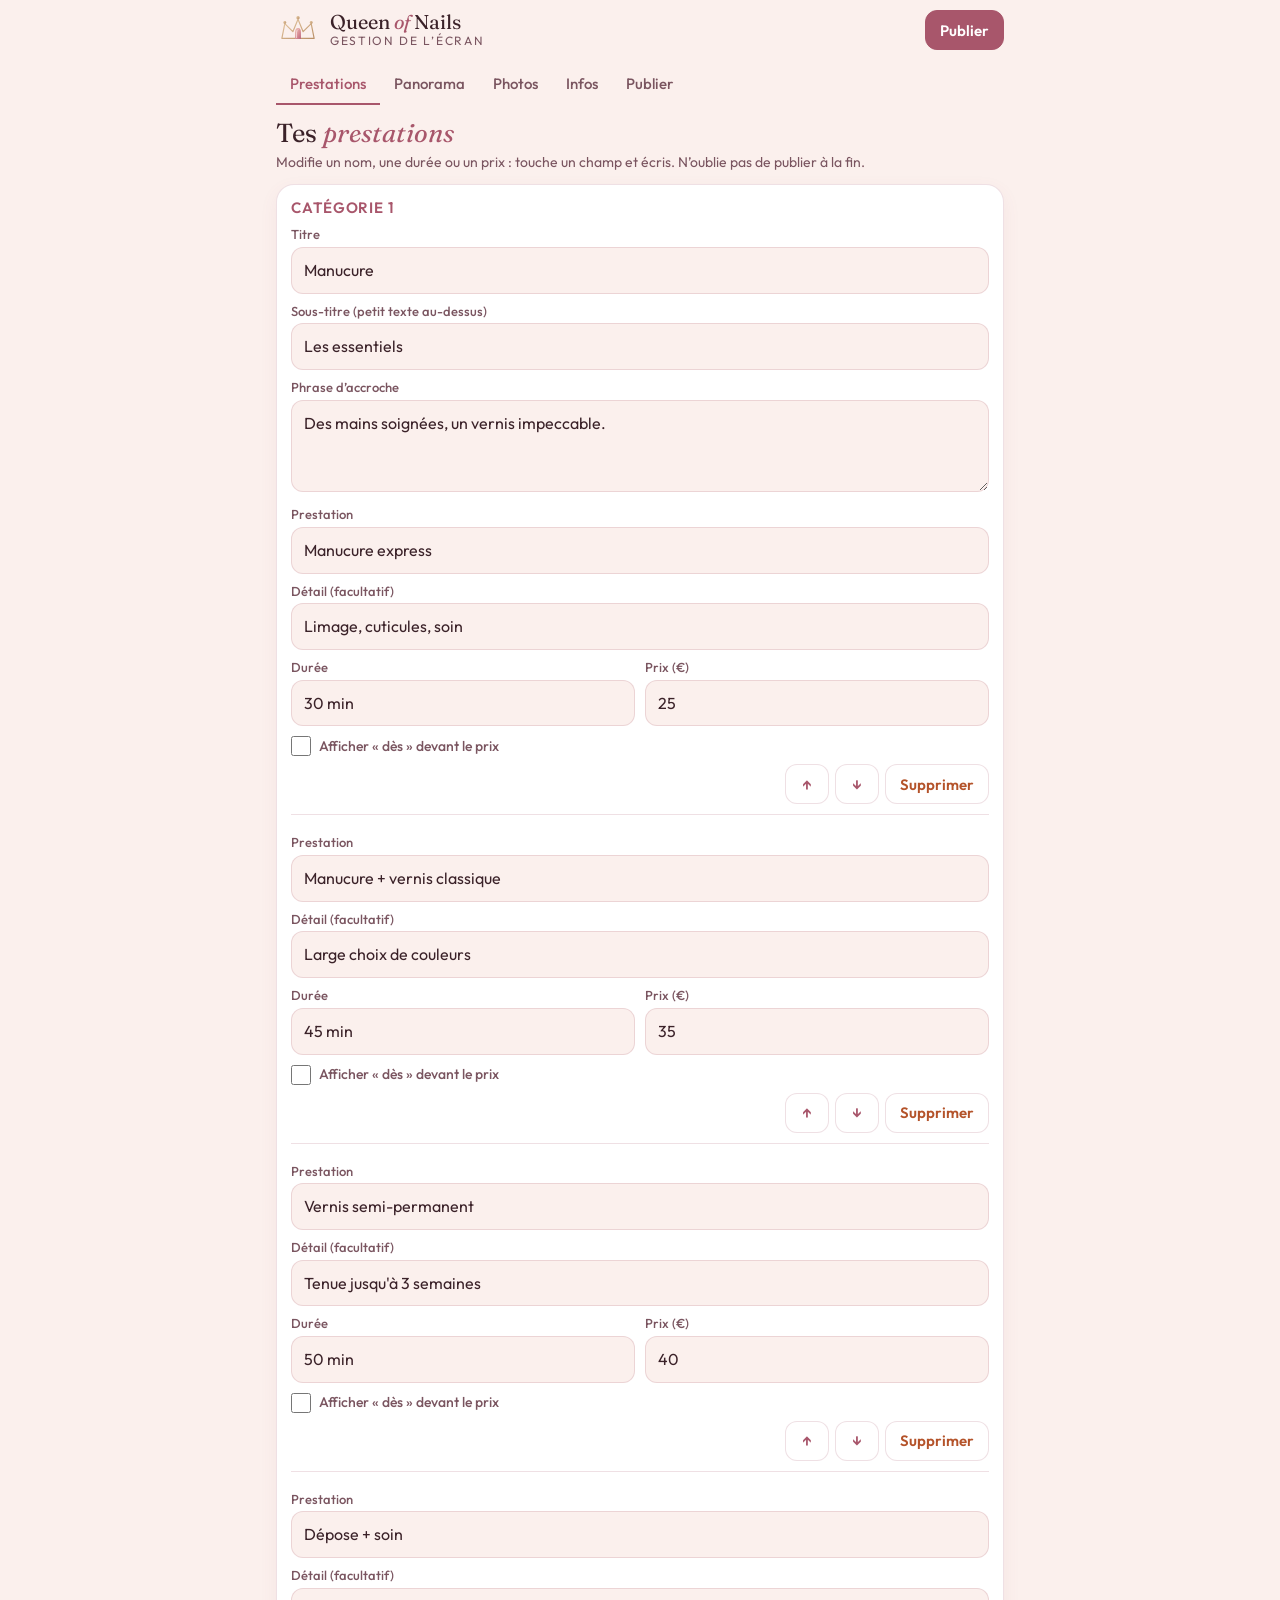
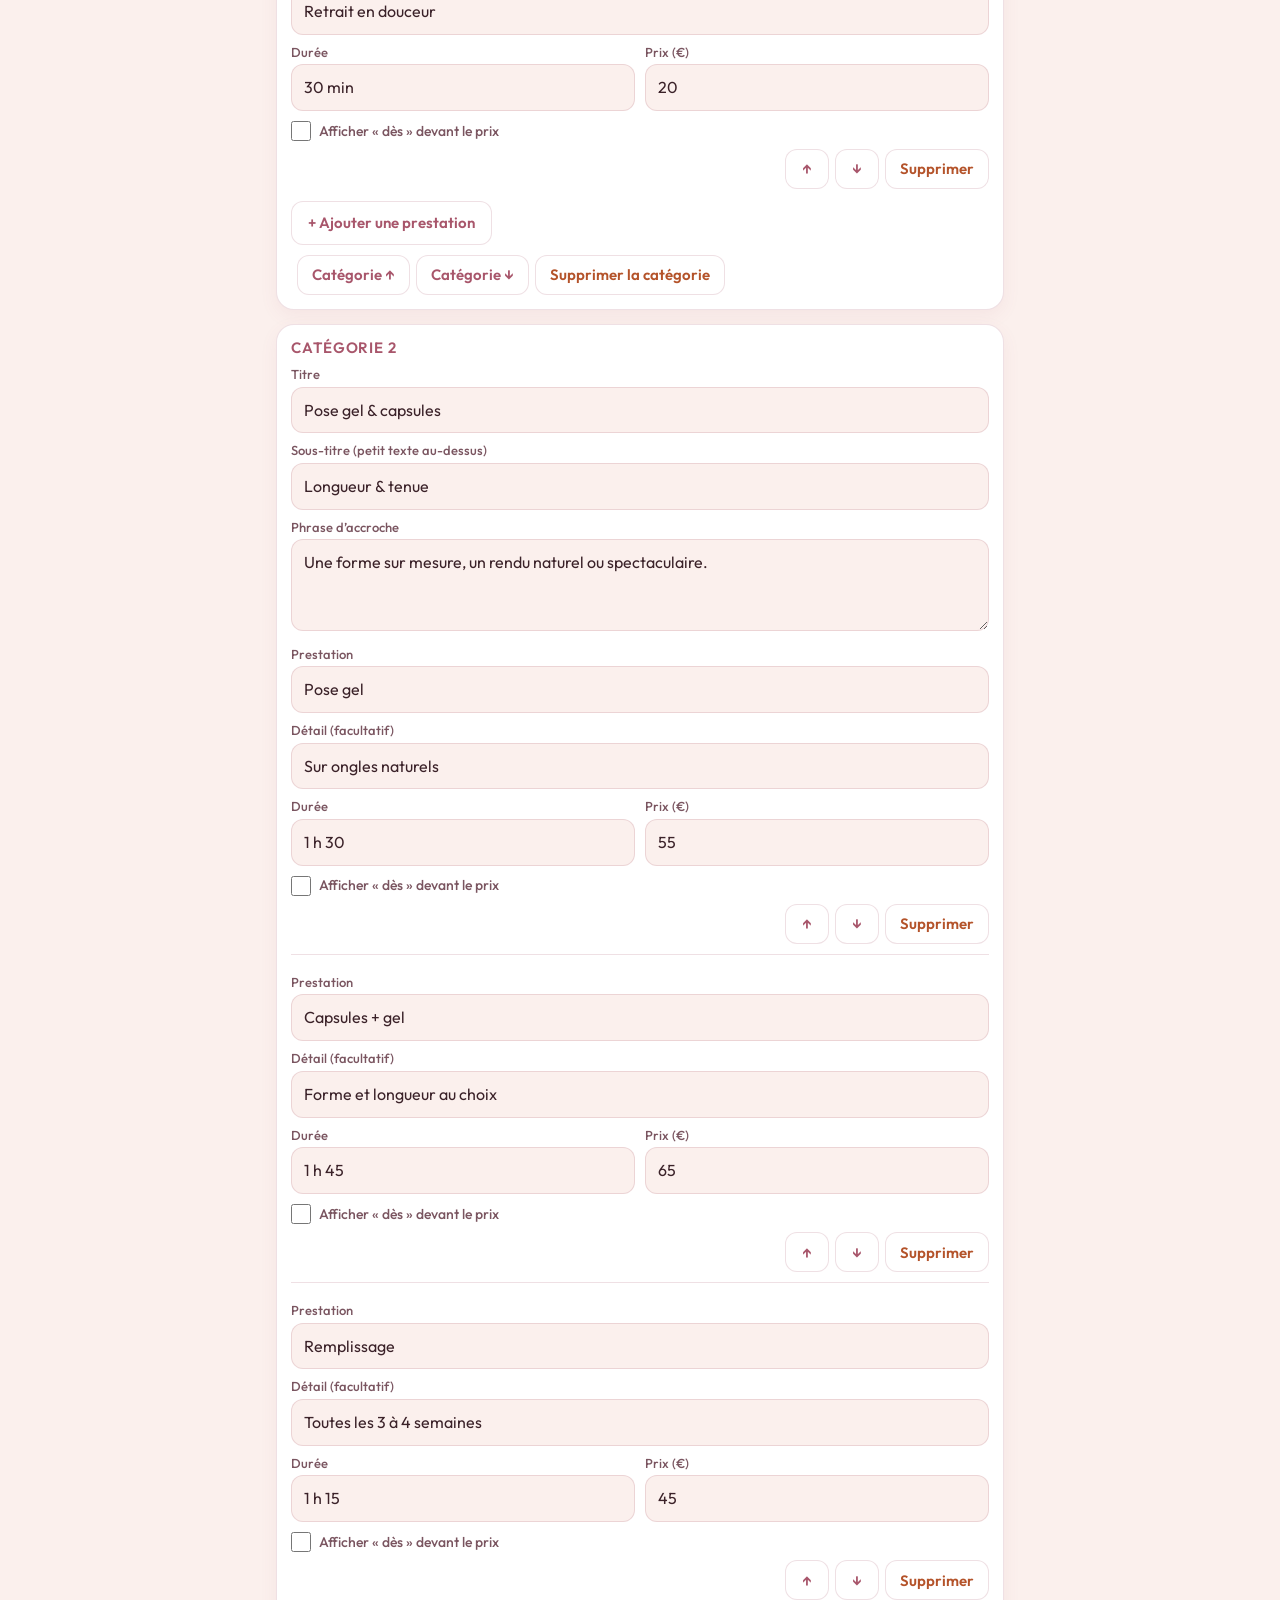
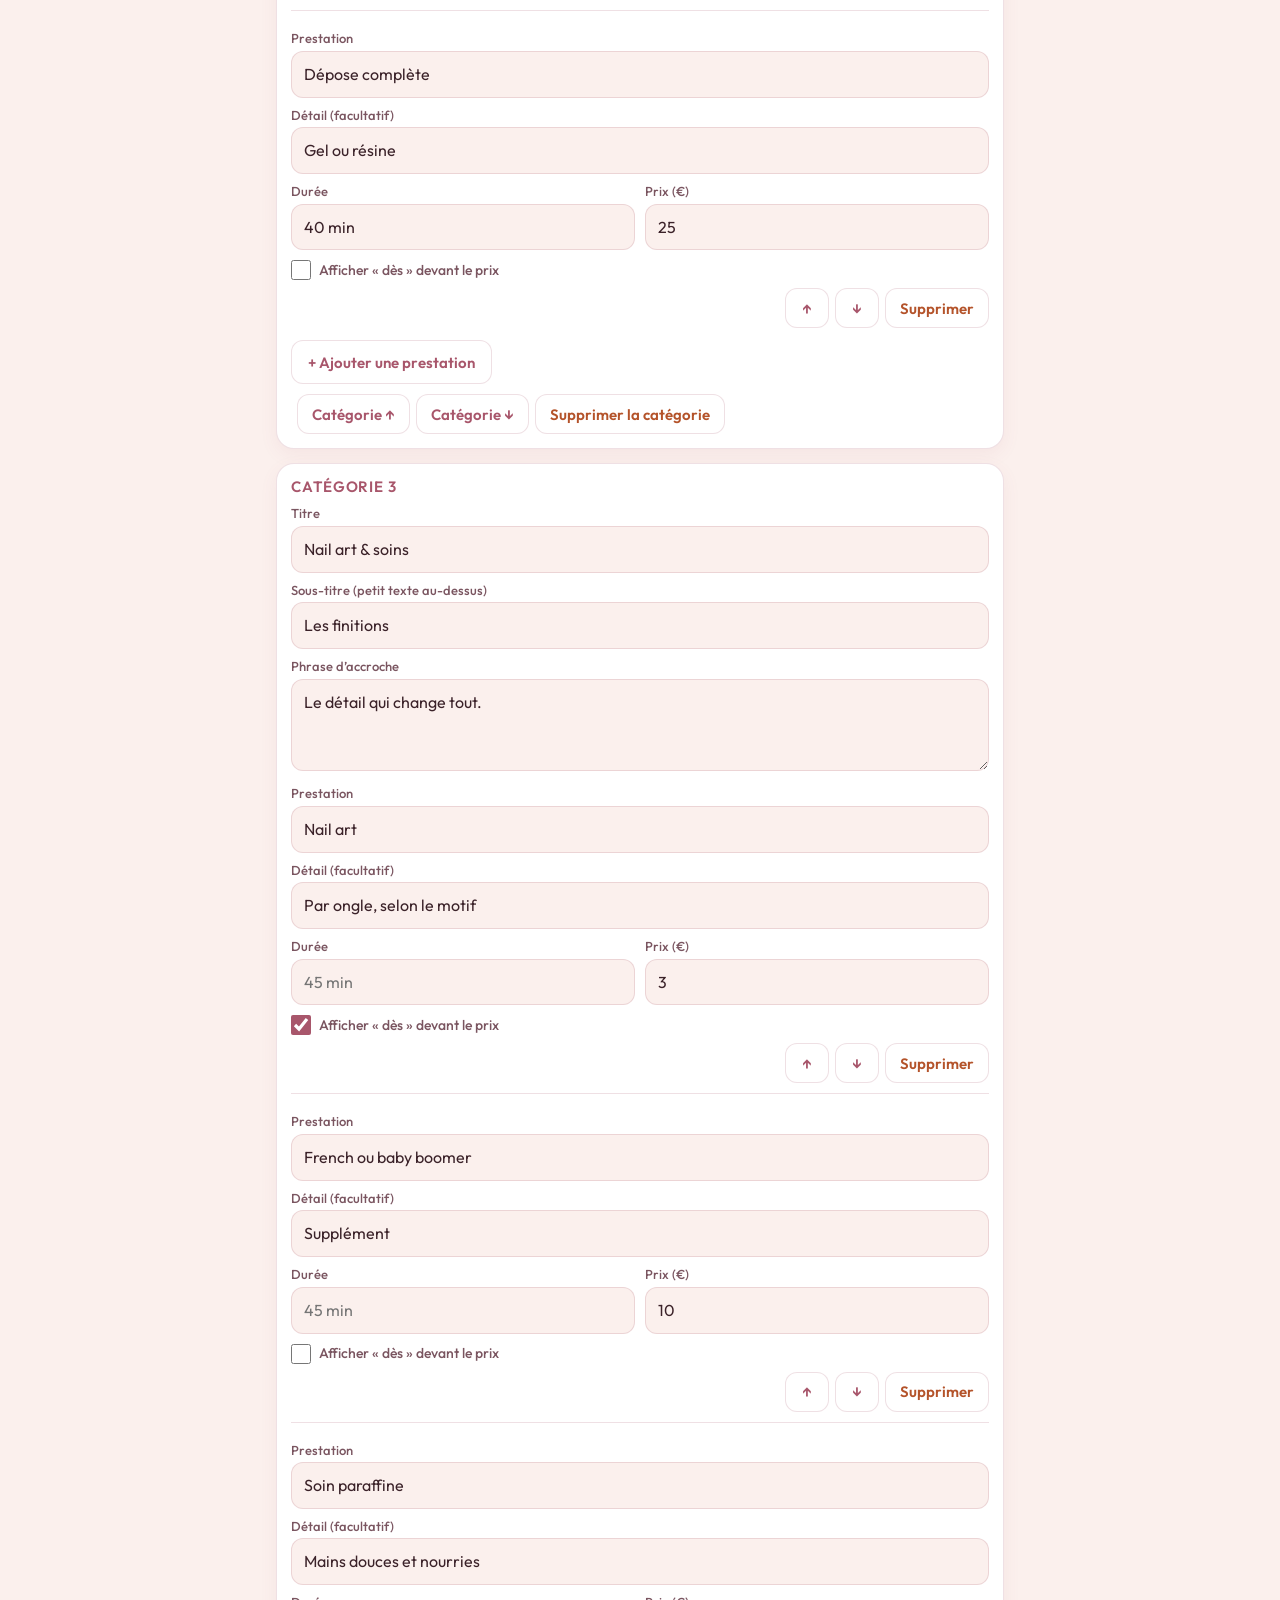
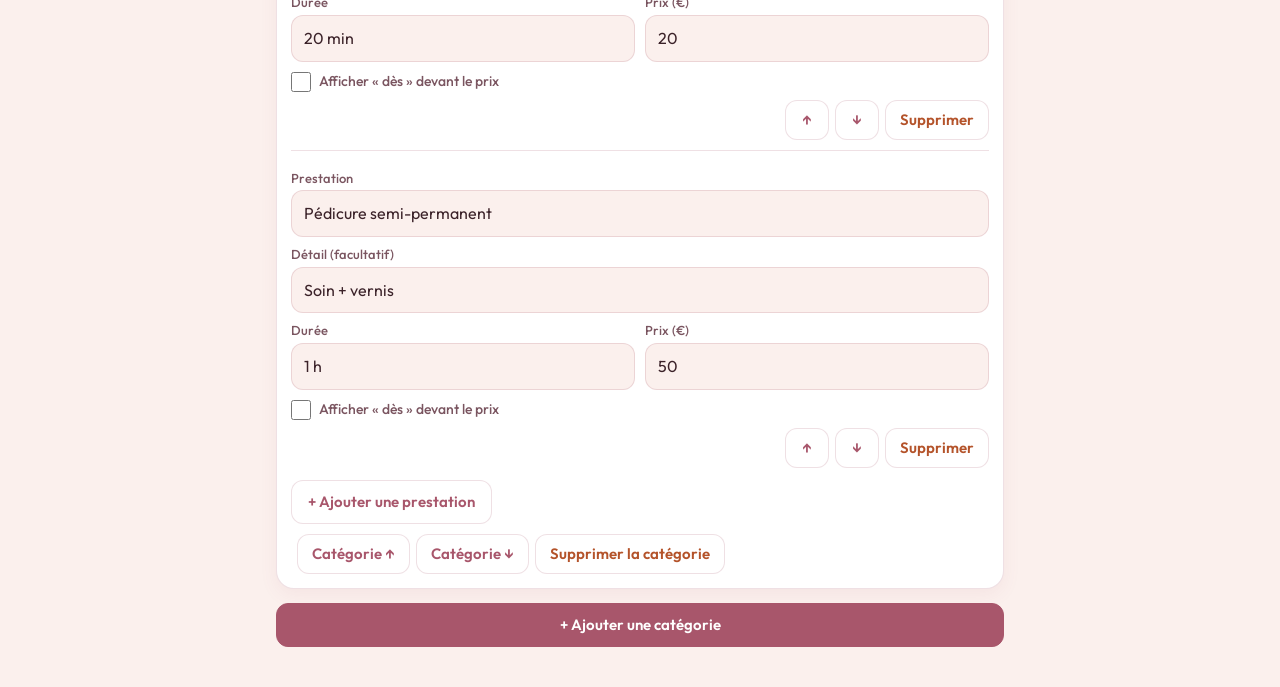
==== queen-of-nails/admin.html @ 94f73fe5 "Add admin app (prices, services, photos, timings), data.json loading, panorama scenes hook Co-Author" ====
<!doctype html>
<html lang="fr">
<head>
<meta charset="utf-8">
<meta name="viewport" content="width=device-width,initial-scale=1,viewport-fit=cover">
<title>Queen of Nails – Gestion</title>
<link rel="manifest" href="admin.webmanifest">
<meta name="theme-color" content="#F8E6E2">
<meta name="apple-mobile-web-app-capable" content="yes">
<meta name="mobile-web-app-capable" content="yes">
<meta name="apple-mobile-web-app-status-bar-style" content="black-translucent">
<meta name="apple-mobile-web-app-title" content="QoN Gestion">
<link rel="apple-touch-icon" href="icons/apple-touch-icon.png">
<link rel="icon" type="image/svg+xml" href="icons/icon.svg">
<link rel="stylesheet" href="https://fonts.googleapis.com/css2?family=Fraunces:ital,opsz,wght@0,9..144,400;1,9..144,400&family=Outfit:wght@400;500;600&display=swap">
<link rel="stylesheet" href="admin.css">
</head>
<body>
<header class="bar">
  <div class="brand"><img src="icons/mark.svg" alt="" width="44" height="37"><div><b>Queen <em>of</em> Nails</b><small>Gestion de l’écran</small></div></div>
  <button id="quickPublish" class="btn small primary" type="button">Publier</button>
</header>
<div id="status" class="status" hidden></div>

<nav class="tabs" id="tabs" role="tablist">
  <button type="button" data-tab="prestations" class="on">Prestations</button>
  <button type="button" data-tab="pano">Panorama</button>
  <button type="button" data-tab="photos">Photos</button>
  <button type="button" data-tab="infos">Infos</button>
  <button type="button" data-tab="publier">Publier</button>
</nav>

<main id="view"></main>

<script src="data.js"></script>
<script src="admin.js"></script>
</body>
</html>
---- queen-of-nails/admin.css ----
/* Appli de gestion — mobile d'abord */
:root{
  --blush:#FBF0ED; --petal:#F5DDD7; --nude:#EBC9BE; --rose:#D18B94; --rose-deep:#A8566B;
  --ink:#3B2229; --ink-soft:#7A5560; --gold:#BE9468; --card:#fff; --line:rgba(168,86,107,.18);
  --ok:#2F7D5B; --warn:#B4532A;
  --display:"Fraunces",Georgia,serif; --body:"Outfit",system-ui,-apple-system,Roboto,sans-serif;
  color-scheme:light;
}
*{box-sizing:border-box;margin:0;padding:0}
html{-webkit-text-size-adjust:100%}
body{font:400 16px/1.4 var(--body);color:var(--ink);background:var(--blush);
  padding:0 max(16px,env(safe-area-inset-right,0px)) calc(40px + env(safe-area-inset-bottom,0px)) max(16px,env(safe-area-inset-left,0px));
  max-width:760px;margin:0 auto}
.bar{position:sticky;top:0;z-index:10;display:flex;align-items:center;justify-content:space-between;
  padding:calc(10px + env(safe-area-inset-top,0px)) 0 10px;background:var(--blush)}
.brand{display:flex;align-items:center}
.brand img{margin-right:10px}
.brand b{display:block;font:400 20px/1.1 var(--display)}
.brand em{color:var(--rose-deep)}
.brand small{display:block;font-size:12px;letter-spacing:.14em;text-transform:uppercase;color:var(--ink-soft)}
.status{margin:6px 0 10px;padding:10px 14px;border-radius:12px;background:#fff;border:1px solid var(--line);font-size:14px}
.status.ok{border-color:var(--ok);color:var(--ok)}.status.err{border-color:var(--warn);color:var(--warn)}
.tabs{display:flex;overflow-x:auto;margin:4px 0 14px;-webkit-overflow-scrolling:touch}
.tabs button{flex:none;border:0;background:transparent;font:500 15px/1 var(--body);color:var(--ink-soft);padding:12px 14px;border-bottom:2px solid transparent}
.tabs button.on{color:var(--rose-deep);border-bottom-color:var(--rose-deep)}
h2{font:400 26px/1.15 var(--display);margin:6px 0 4px}
h2 em{font-style:italic;color:var(--rose-deep)}
.hint{color:var(--ink-soft);font-size:14px;margin-bottom:12px}
.card{background:var(--card);border:1px solid var(--line);border-radius:18px;padding:14px;margin-bottom:14px;box-shadow:0 6px 18px rgba(168,86,107,.07)}
.card h3{font:600 15px/1.2 var(--body);letter-spacing:.06em;text-transform:uppercase;color:var(--rose-deep);margin-bottom:10px}
label{display:block;font:500 13px/1.2 var(--body);color:var(--ink-soft);margin:10px 0 4px}
input[type=text],input[type=number],input[type=url],input[type=password],textarea{
  width:100%;font:400 16px/1.3 var(--body);color:var(--ink);background:var(--blush);border:1px solid var(--line);border-radius:12px;padding:12px}
textarea{min-height:92px;resize:vertical}
input:focus,textarea:focus{outline:2px solid var(--rose);outline-offset:1px}
.row2{display:flex}.row2>*{flex:1;min-width:0}.row2>*+*{margin-left:10px}
.item{border-top:1px solid var(--line);padding-top:10px;margin-top:10px}
.item:first-of-type{border-top:0;margin-top:0;padding-top:0}
.item .tools{display:flex;justify-content:flex-end;margin-top:8px}
.chk{display:flex;align-items:center;margin-top:10px;font-size:14px;color:var(--ink-soft)}
.chk input{width:20px;height:20px;margin-right:8px;accent-color:var(--rose-deep)}
.btn{font:600 15px/1 var(--body);border:1px solid var(--line);background:#fff;color:var(--rose-deep);border-radius:12px;padding:13px 16px;min-height:44px}
.btn.small{padding:10px 14px;min-height:40px}
.btn.primary{background:var(--rose-deep);border-color:var(--rose-deep);color:#fff}
.btn.danger{color:var(--warn)}
.btn.ghost{border-color:transparent;background:transparent}
.btn[disabled]{opacity:.5}
.tools .btn{margin-left:6px;min-width:44px}
.stack>*+*{margin-top:10px}
.stepper{display:flex;align-items:center}
.stepper input{text-align:center;margin:0 8px}
.stepper .btn{width:48px;padding:0}
.scene{display:flex;align-items:center;justify-content:space-between;padding:10px 0;border-top:1px solid var(--line)}
.scene:first-child{border-top:0}
.scene .chk{margin:0}
.grid{display:grid;grid-template-columns:repeat(3,1fr);grid-gap:10px}
.ph{position:relative;aspect-ratio:1;border-radius:14px;overflow:hidden;background:var(--petal)}
.ph img{width:100%;height:100%;object-fit:cover;display:block}
.ph button{position:absolute;right:6px;top:6px;width:32px;height:32px;border-radius:16px;border:0;background:rgba(59,34,41,.75);color:#fff;font-size:16px}
.ph i{position:absolute;left:6px;bottom:6px;font:600 11px/1 var(--body);font-style:normal;background:var(--rose-deep);color:#fff;border-radius:8px;padding:4px 7px}
.empty{padding:22px;text-align:center;color:var(--ink-soft);border:1px dashed var(--line);border-radius:14px}
pre.log{white-space:pre-wrap;font:12px/1.5 ui-monospace,Menlo,monospace;background:var(--blush);border-radius:12px;padding:10px;margin-top:10px;max-height:240px;overflow:auto}
ol.how{padding-left:20px;font-size:14px;color:var(--ink-soft)}ol.how li{margin-top:6px}
a{color:var(--rose-deep)}
.pill{display:inline-block;font:600 11px/1 var(--body);letter-spacing:.06em;text-transform:uppercase;background:var(--petal);color:var(--rose-deep);border-radius:10px;padding:5px 8px;margin-left:8px}
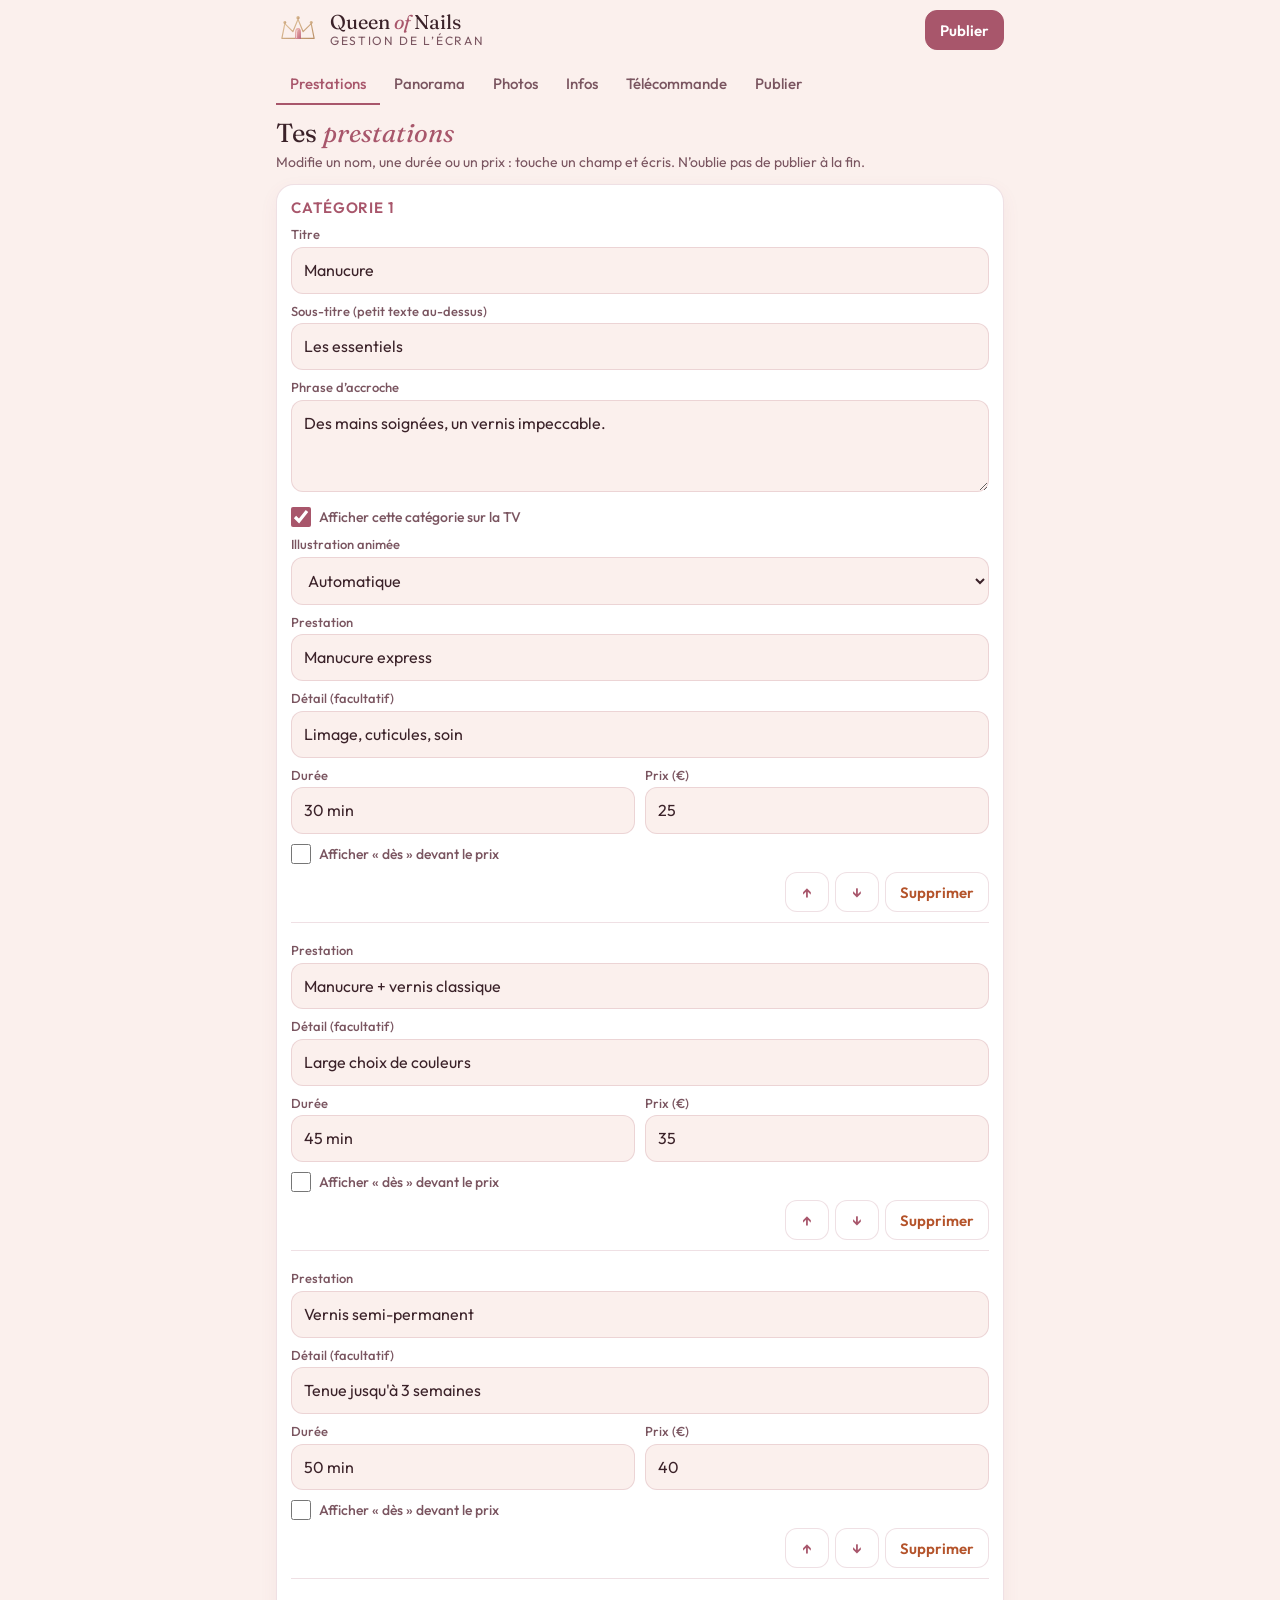
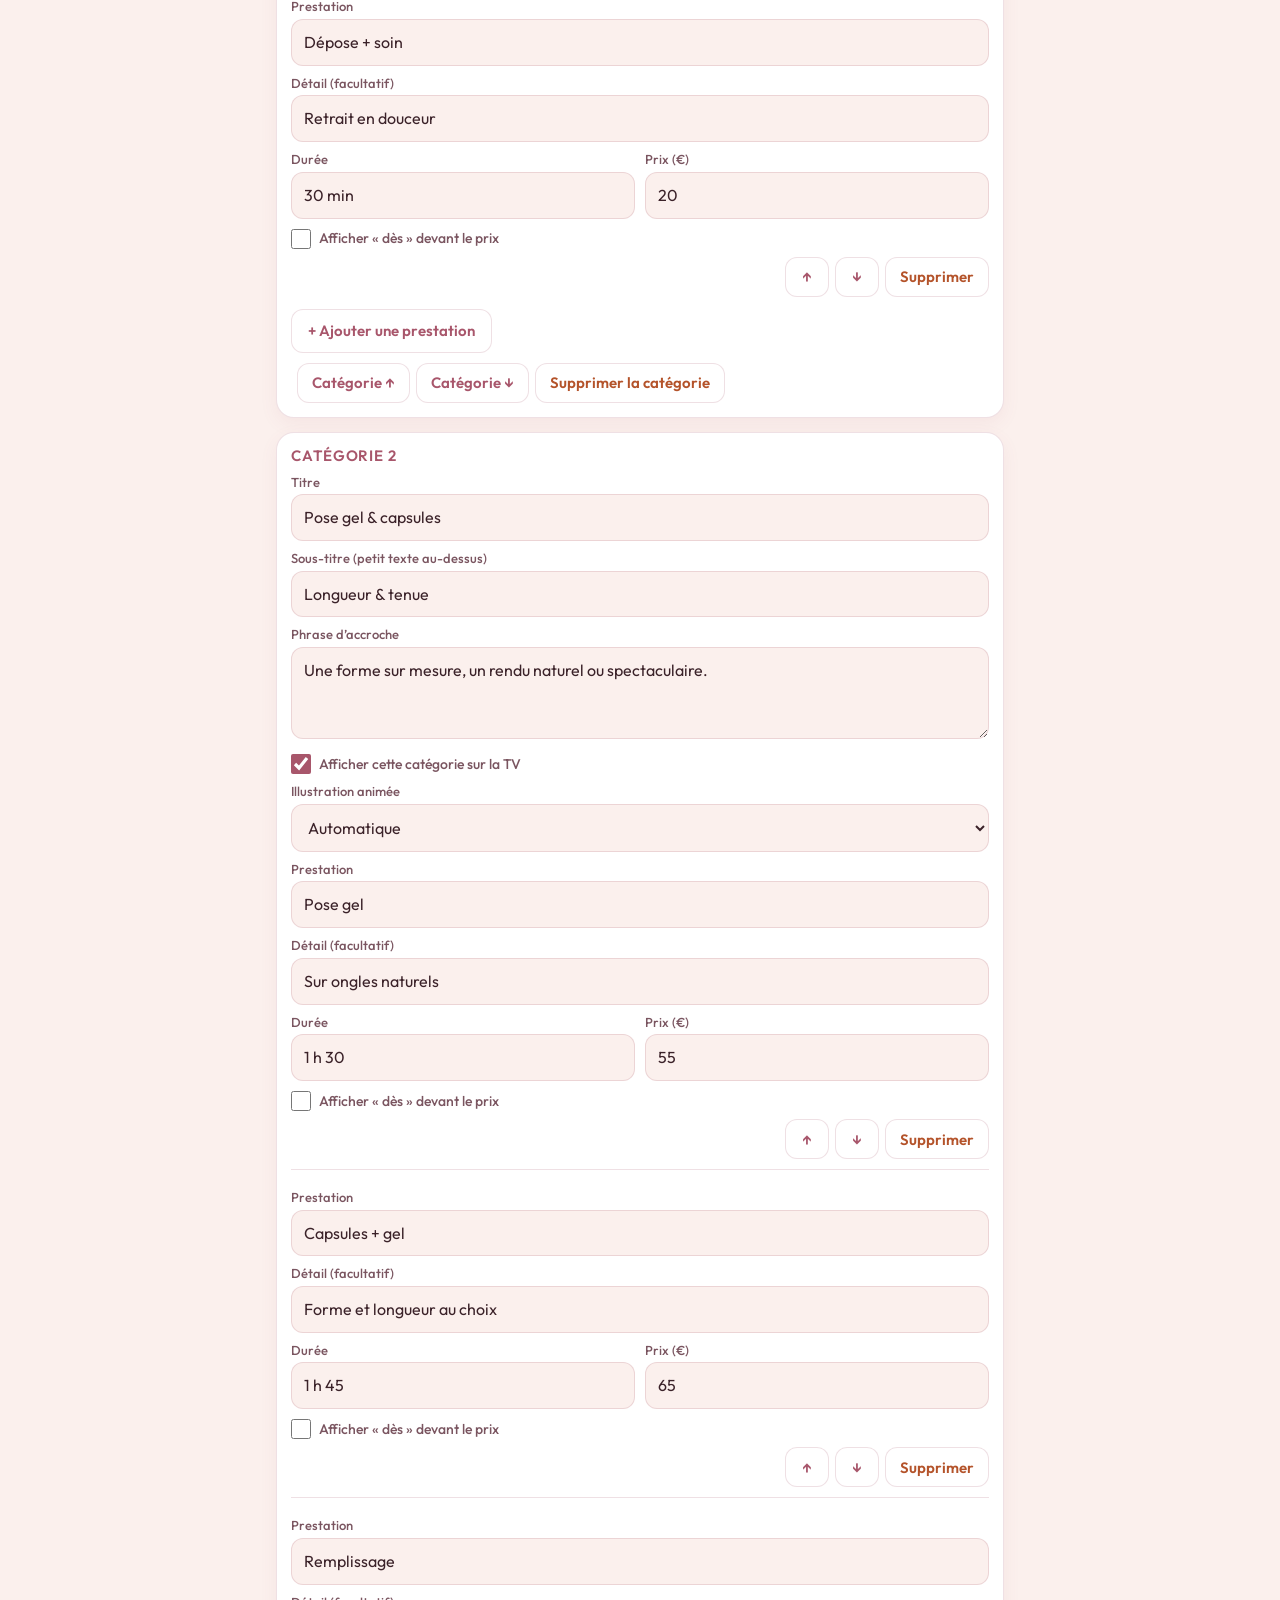
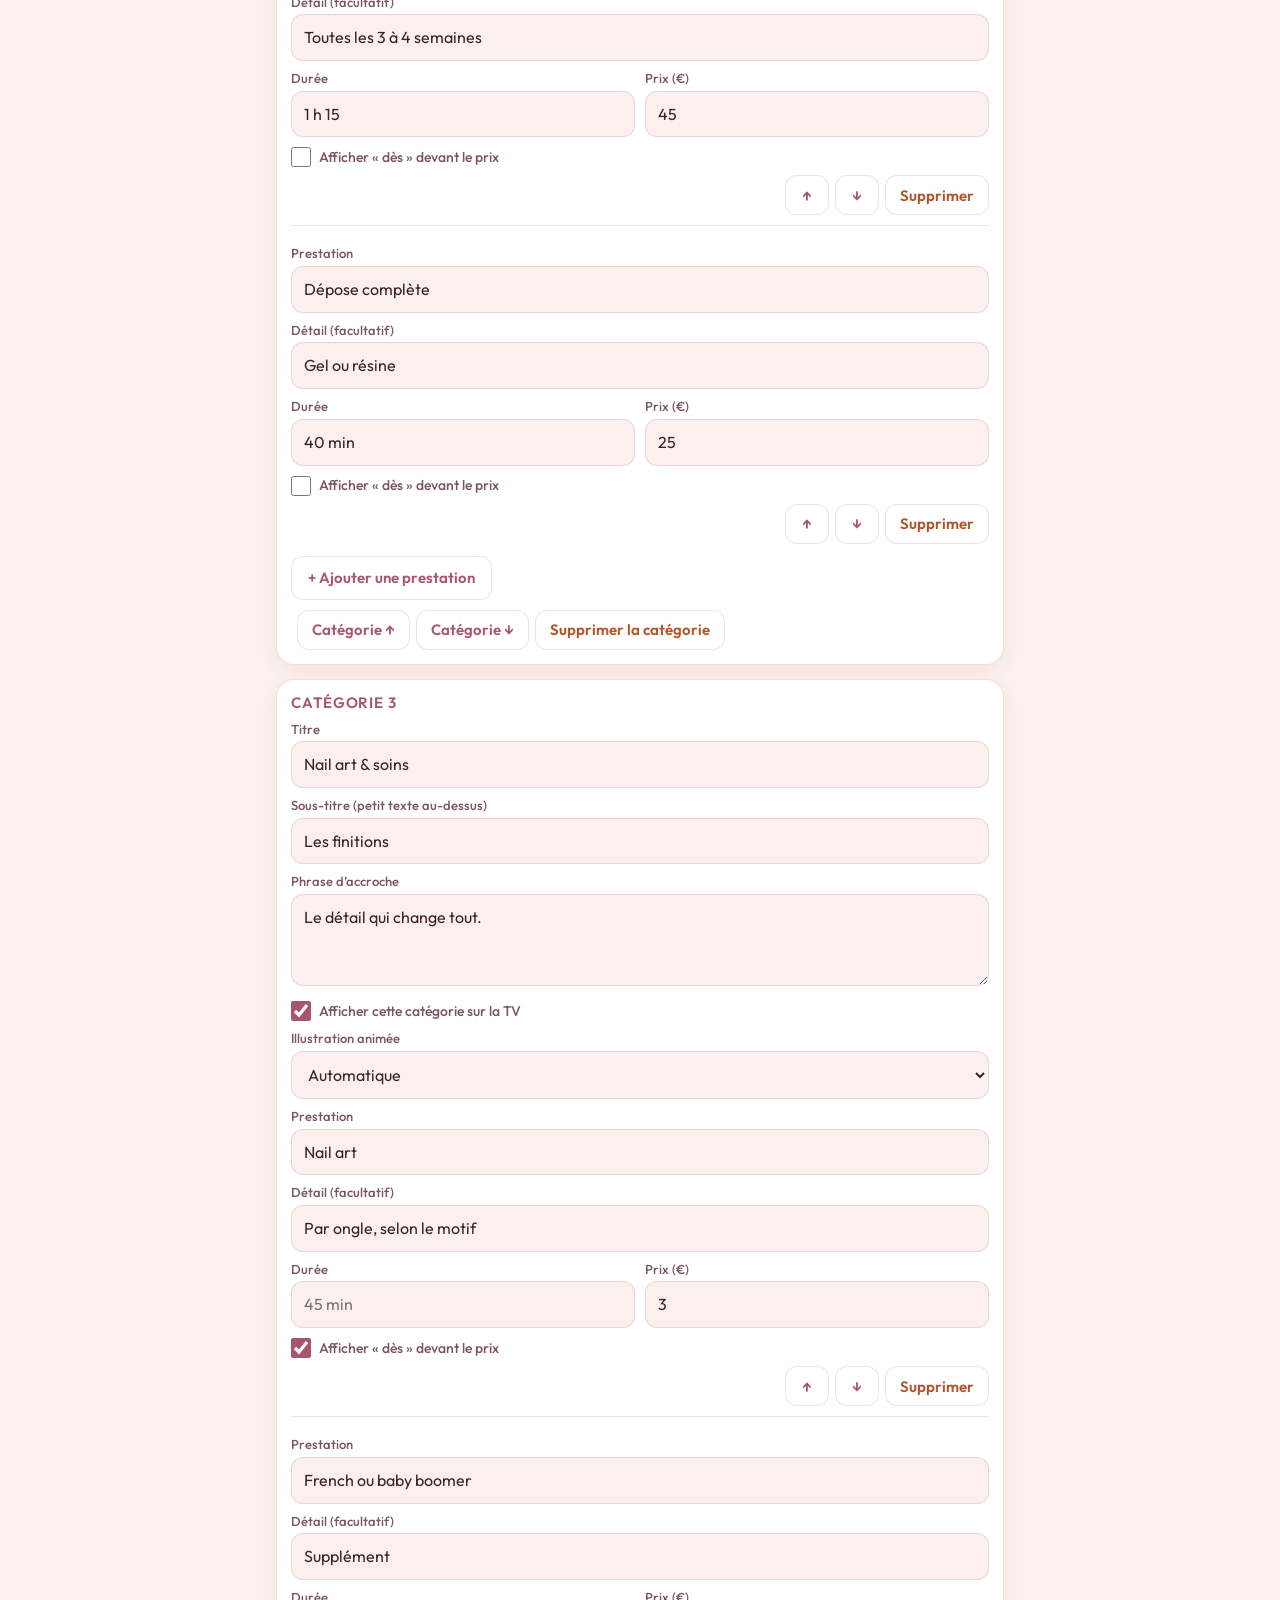
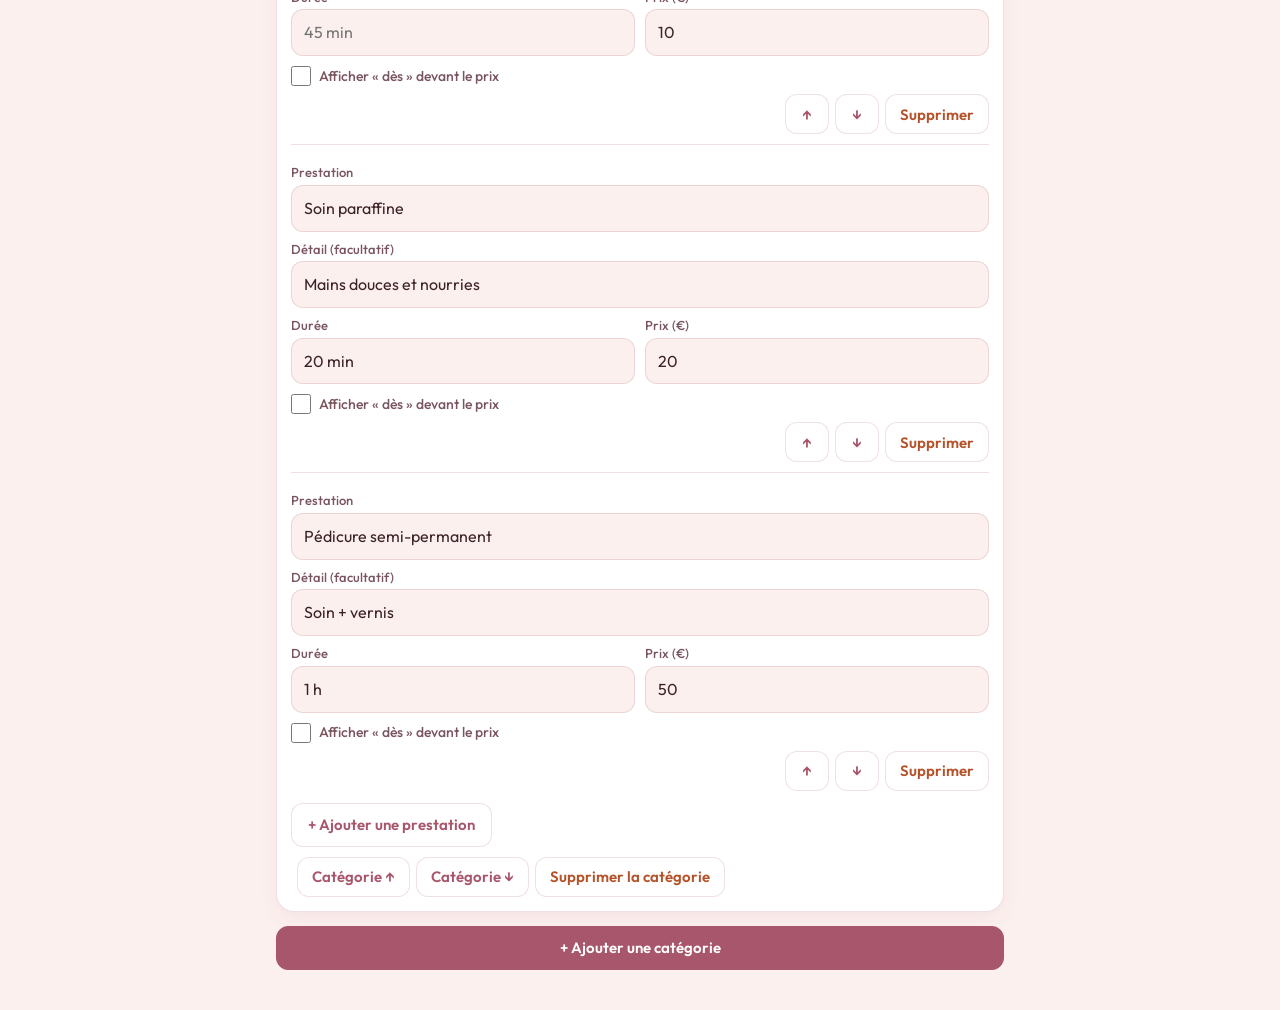
==== commit 0c2c0f94: "Add phone remote control (ntfy relay), category visibility and illustration options in admin Co-Auth" ====
--- a/queen-of-nails/admin.html
+++ b/queen-of-nails/admin.html
@@ -27,6 +27,7 @@
   <button type="button" data-tab="pano">Panorama</button>
   <button type="button" data-tab="photos">Photos</button>
   <button type="button" data-tab="infos">Infos</button>
+  <button type="button" data-tab="tele">Télécommande</button>
   <button type="button" data-tab="publier">Publier</button>
 </nav>
 
--- a/queen-of-nails/admin.css
+++ b/queen-of-nails/admin.css
@@ -63,3 +63,13 @@
 ol.how{padding-left:20px;font-size:14px;color:var(--ink-soft)}ol.how li{margin-top:6px}
 a{color:var(--rose-deep)}
 .pill{display:inline-block;font:600 11px/1 var(--body);letter-spacing:.06em;text-transform:uppercase;background:var(--petal);color:var(--rose-deep);border-radius:10px;padding:5px 8px;margin-left:8px}
+
+.pad{display:grid;grid-template-columns:1fr 1fr;grid-gap:10px}
+.pad .btn{min-height:64px;font-size:17px}
+.pad .wide{grid-column:1/-1}
+.live{display:flex;align-items:center;padding:10px 12px;border-radius:12px;background:var(--blush);font-size:14px;color:var(--ink-soft);margin-bottom:12px}
+.live i{width:10px;height:10px;border-radius:50%;background:var(--nude);margin-right:10px;flex:none}
+.live.on i{background:var(--ok)}
+select{width:100%;font:400 16px/1.3 var(--body);color:var(--ink);background:var(--blush);border:1px solid var(--line);border-radius:12px;padding:12px}
+.slides .btn{width:100%;text-align:left;margin-top:8px}
+.slides .btn.cur{background:var(--rose-deep);color:#fff;border-color:var(--rose-deep)}
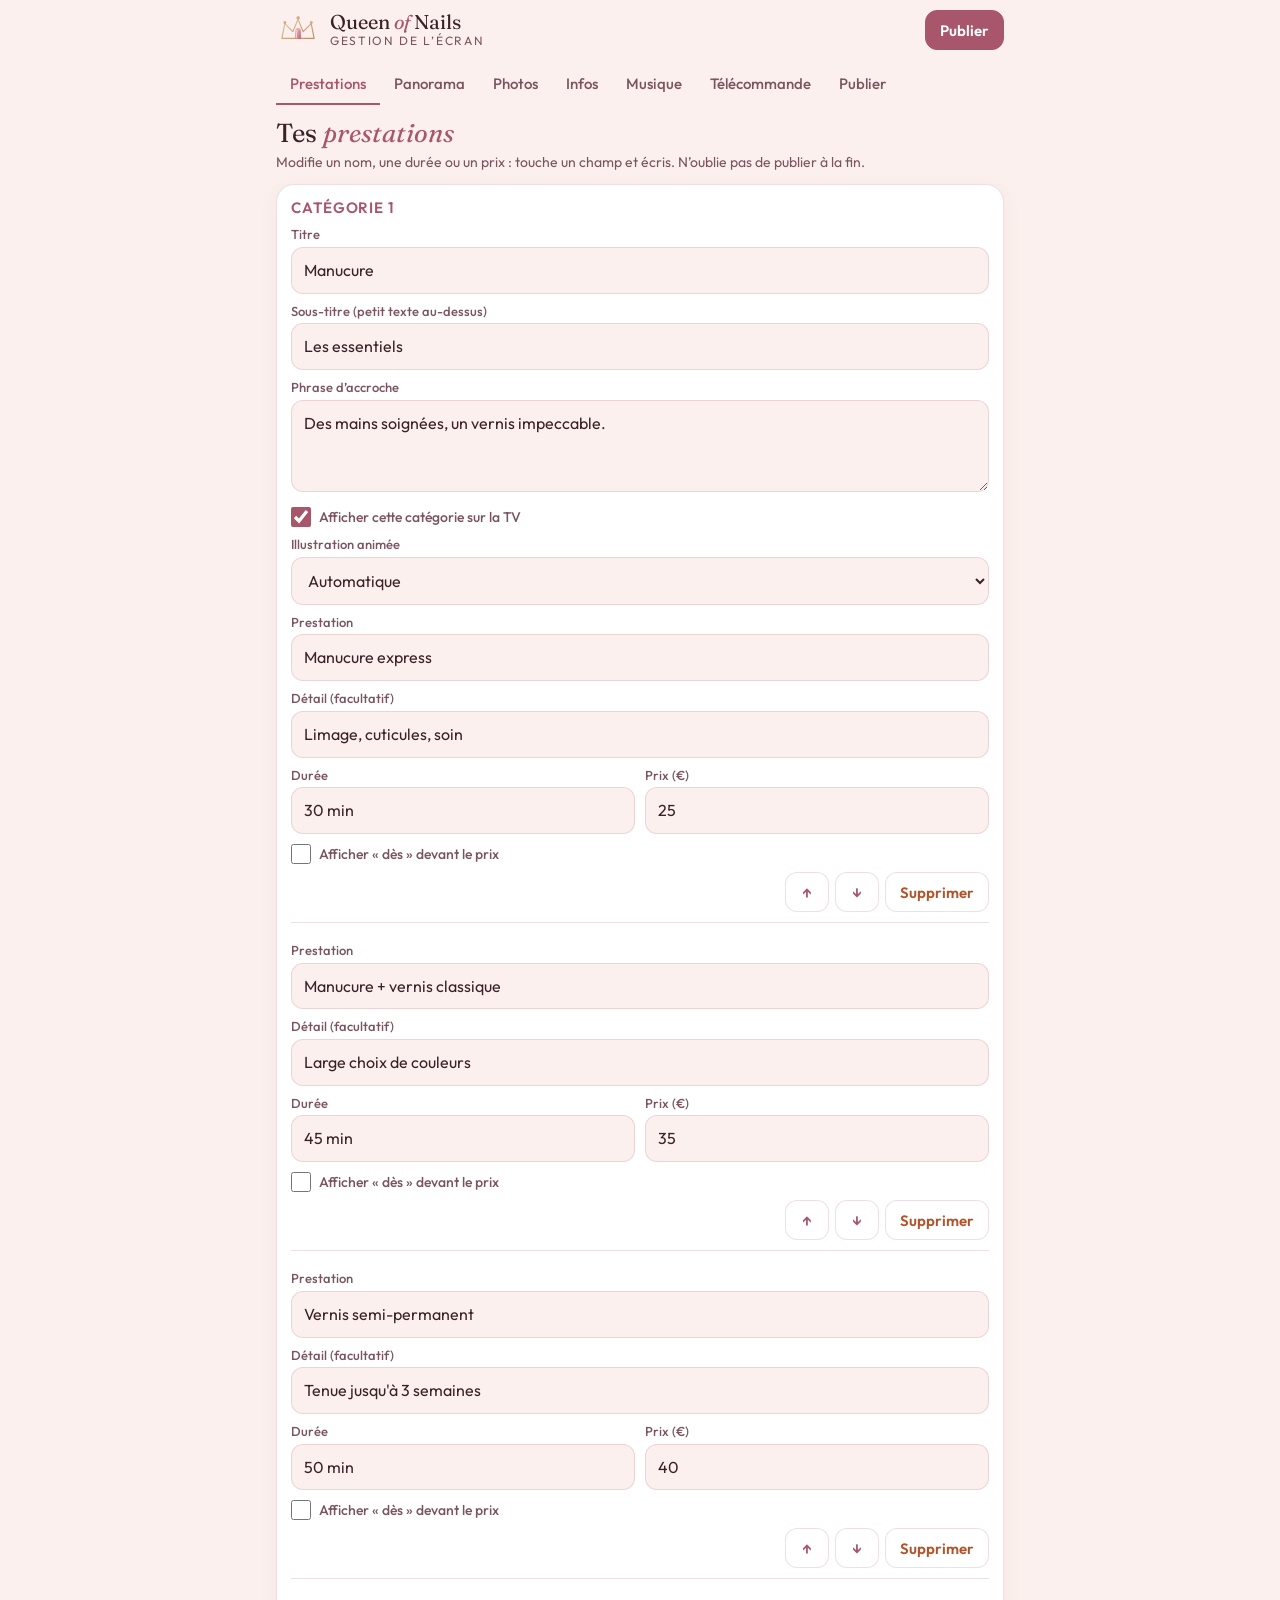
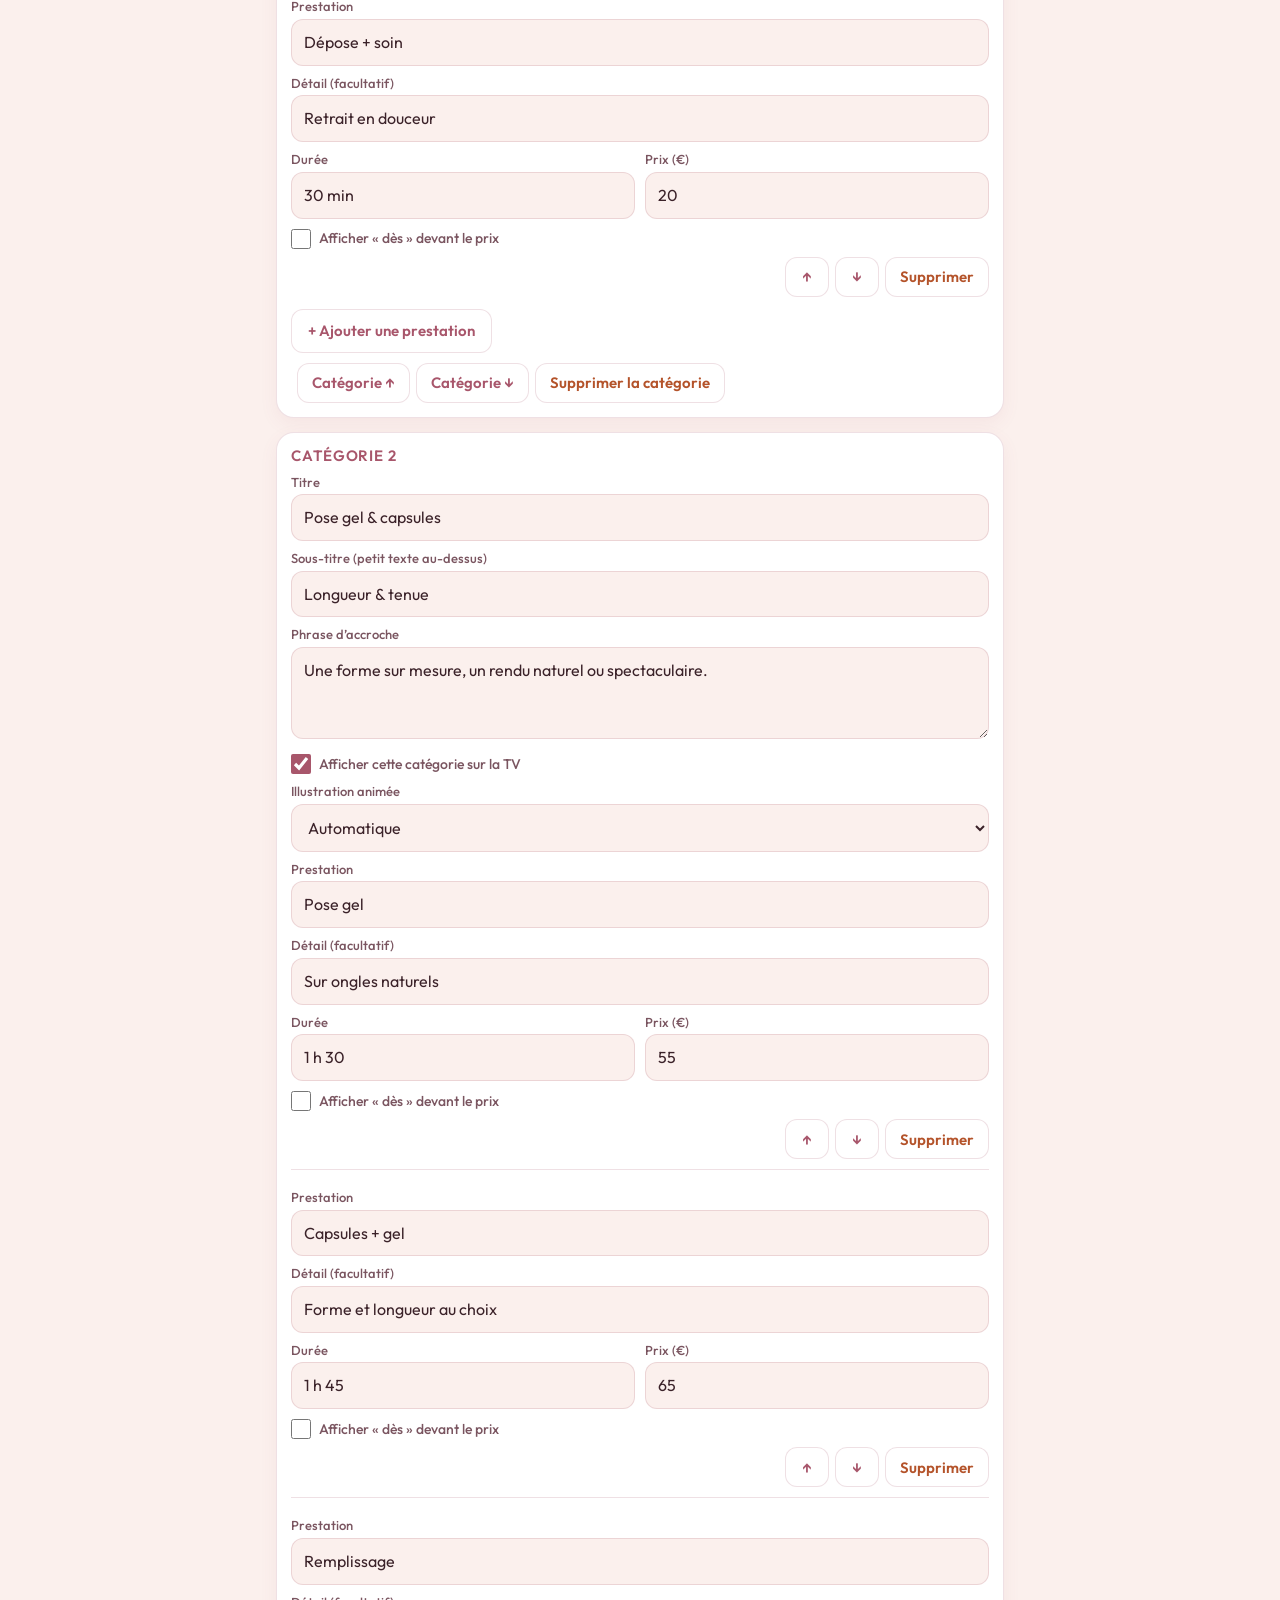
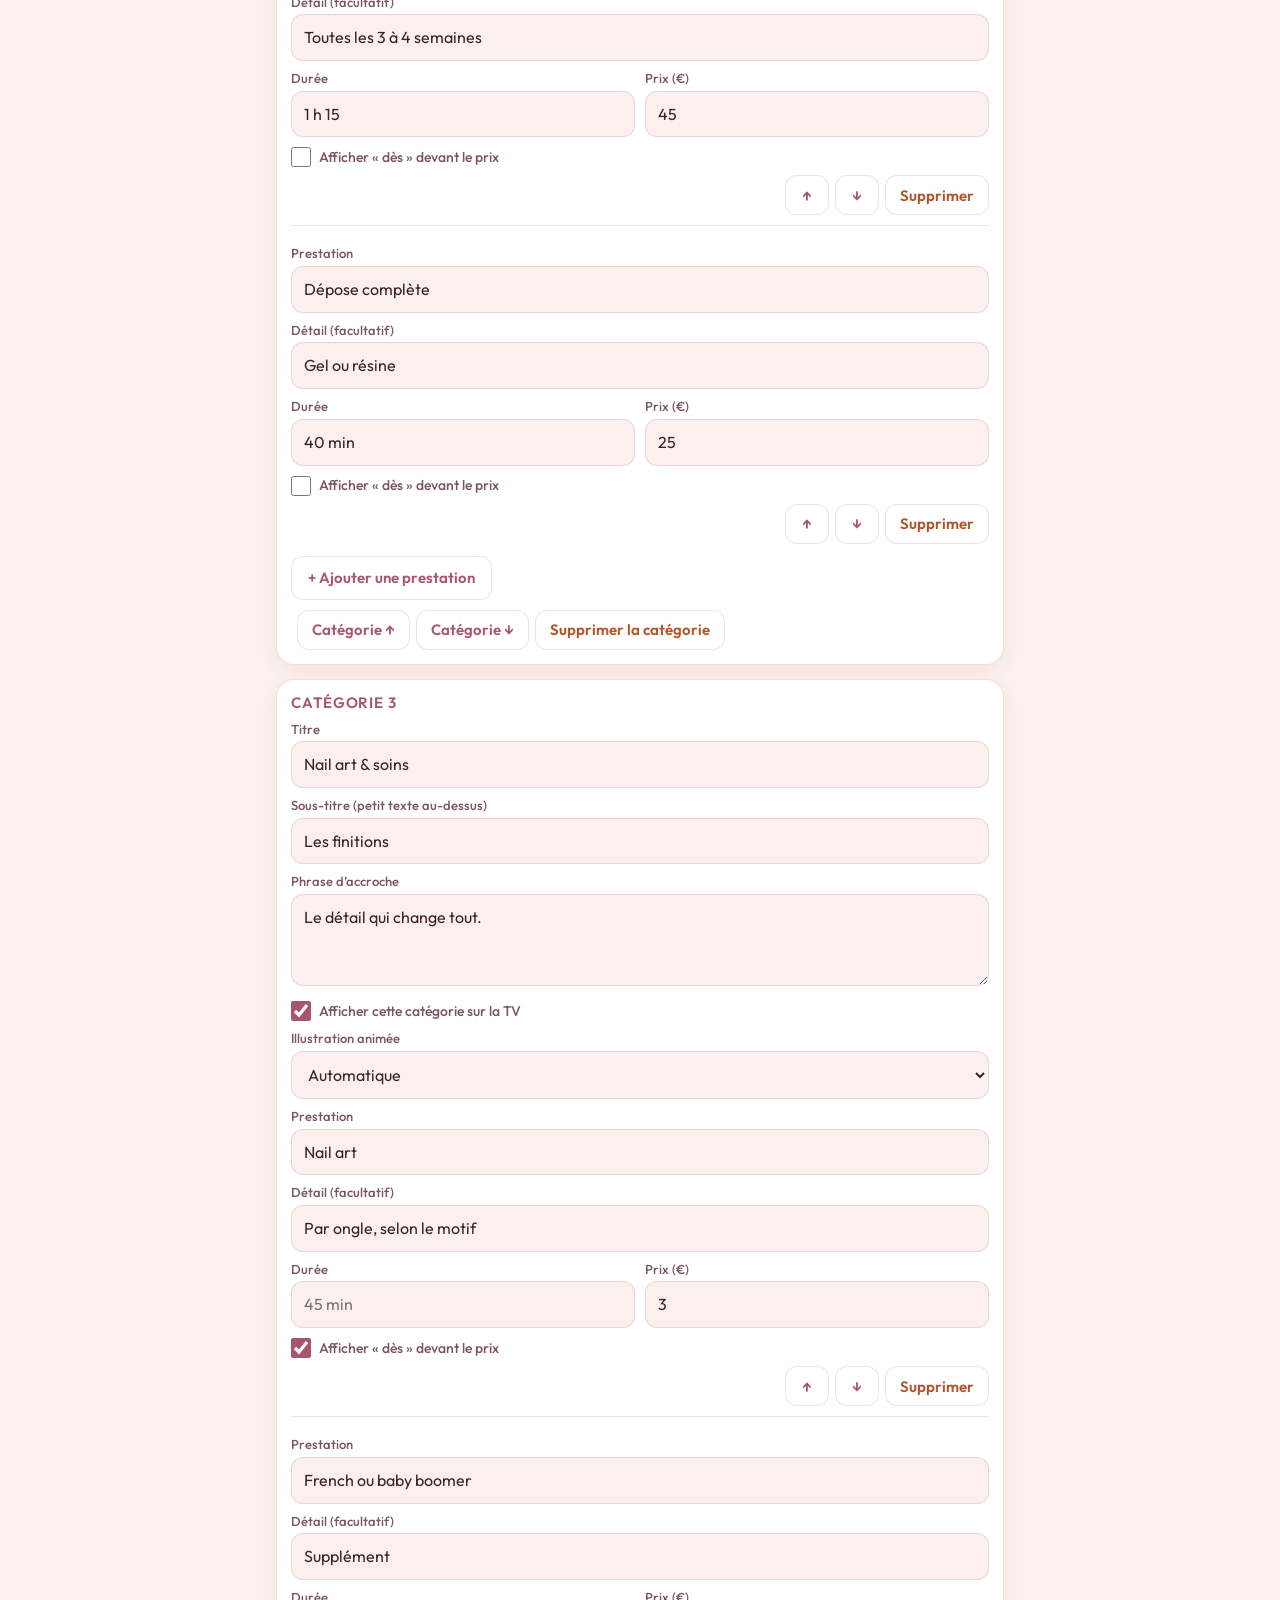
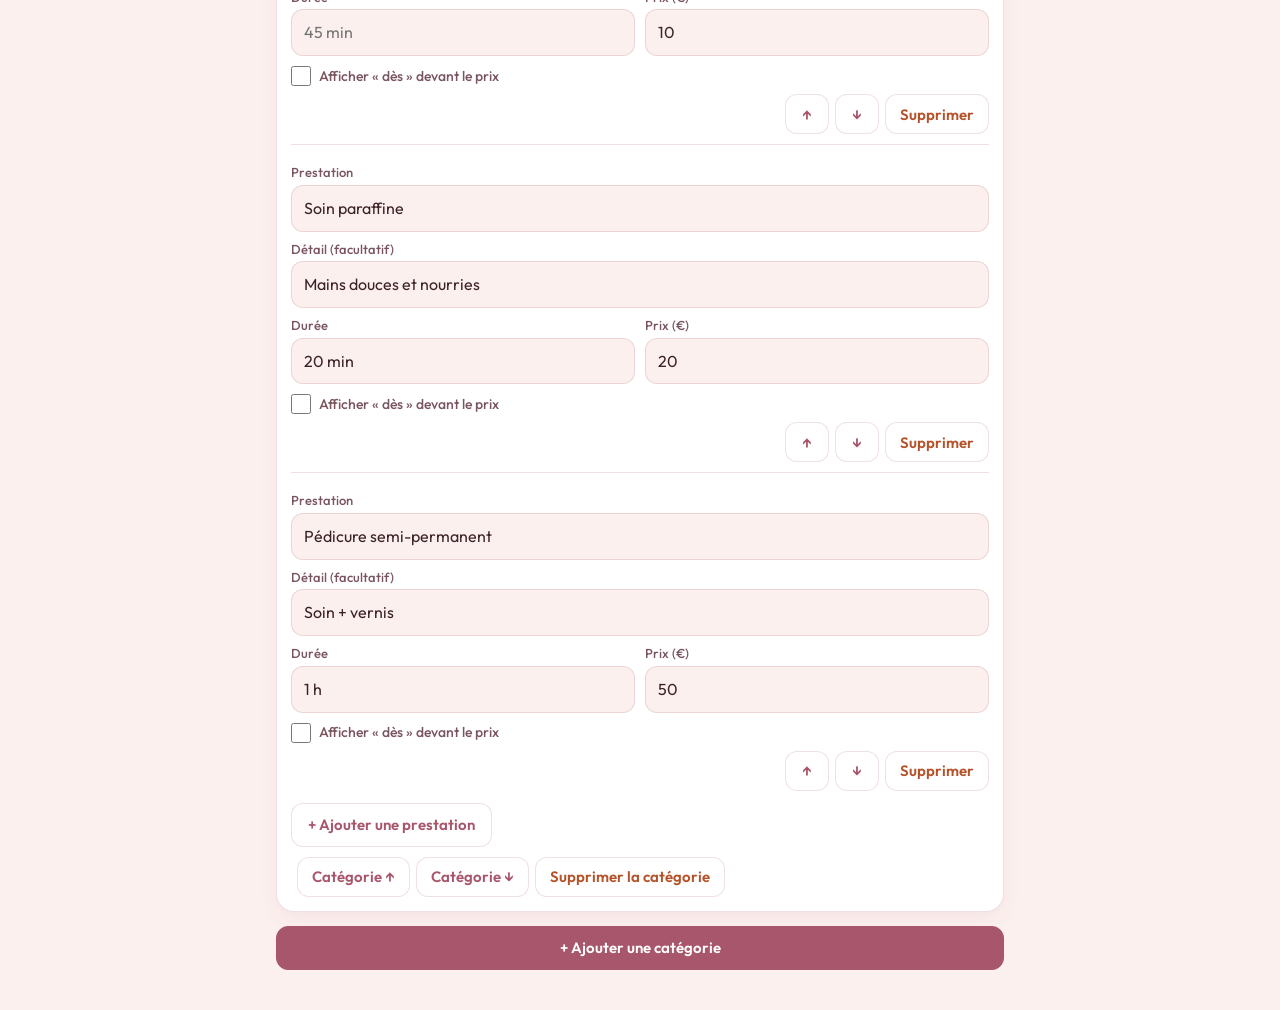
==== commit 750de1c6: "Music: page-based ambient player, admin Music tab with upload and live controls Co-Authored-By: Clau" ====
--- a/queen-of-nails/admin.html
+++ b/queen-of-nails/admin.html
@@ -27,6 +27,7 @@
   <button type="button" data-tab="pano">Panorama</button>
   <button type="button" data-tab="photos">Photos</button>
   <button type="button" data-tab="infos">Infos</button>
+  <button type="button" data-tab="musique">Musique</button>
   <button type="button" data-tab="tele">Télécommande</button>
   <button type="button" data-tab="publier">Publier</button>
 </nav>
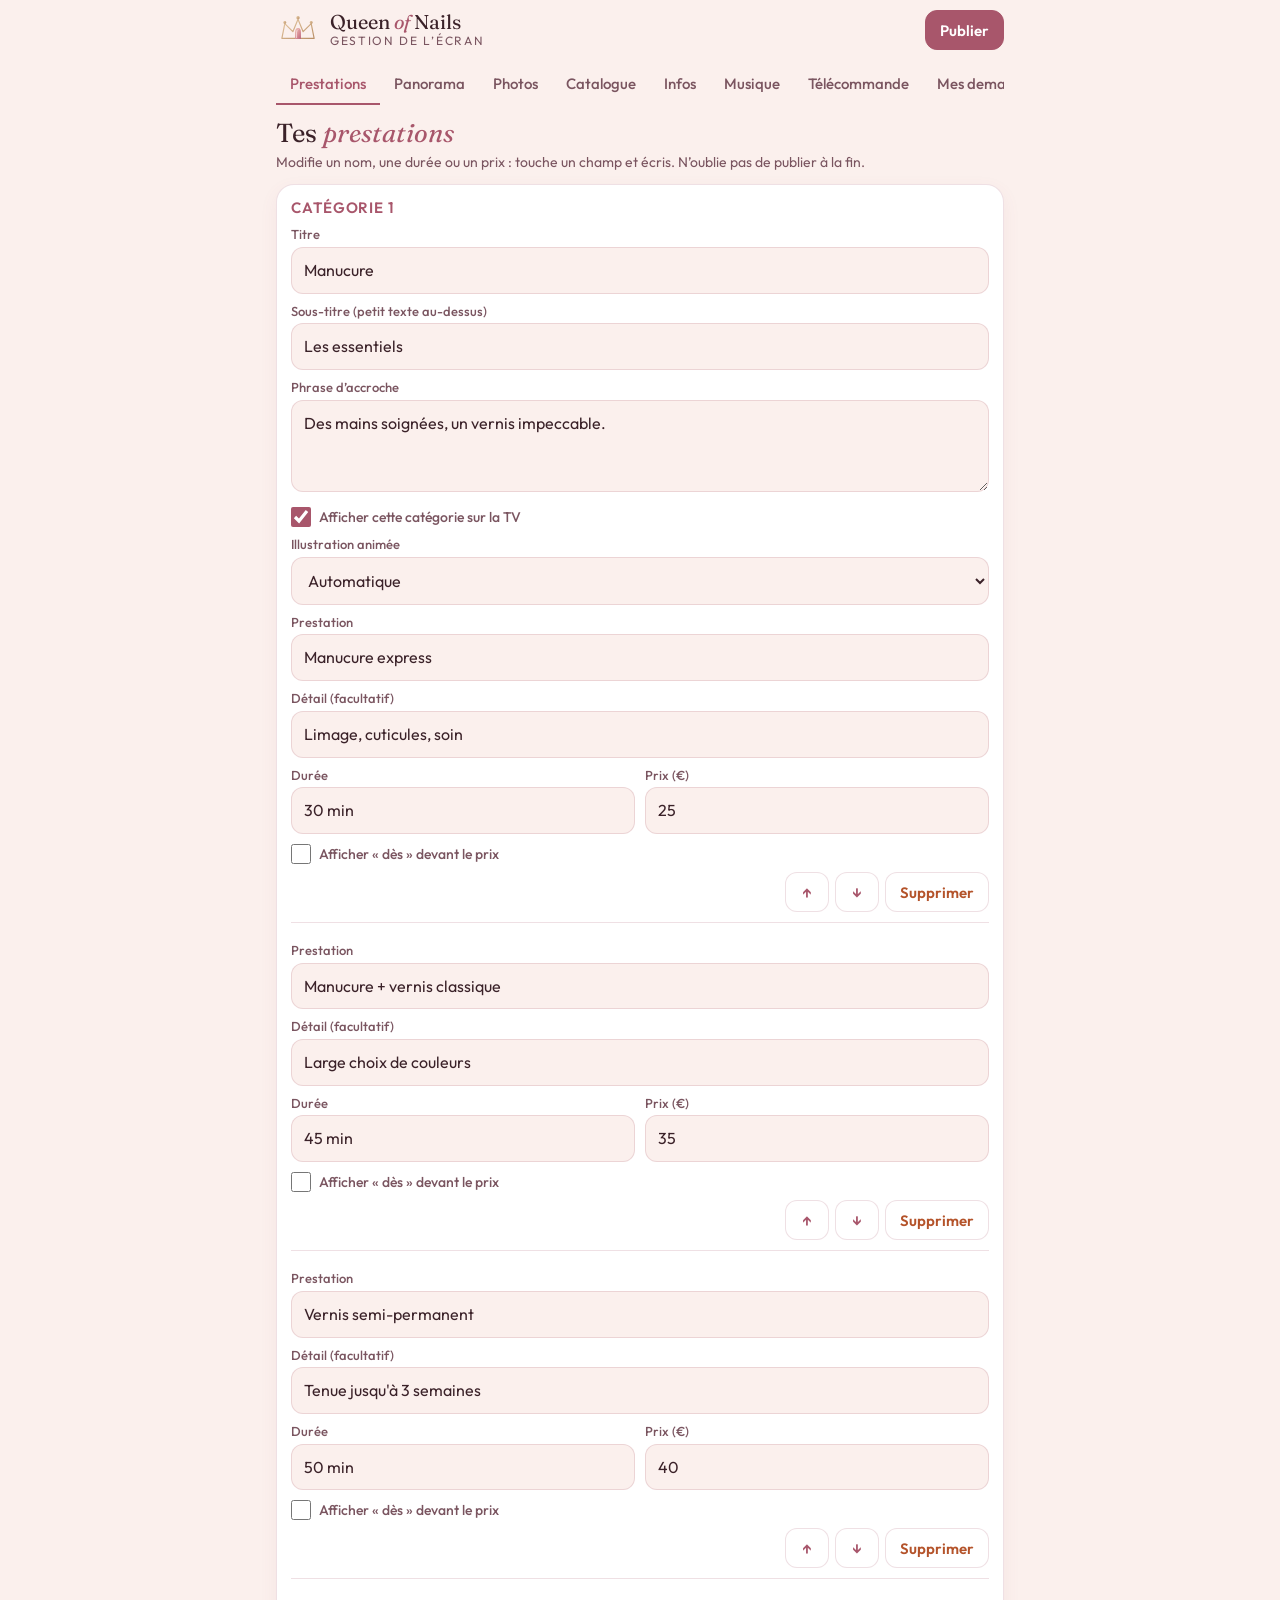
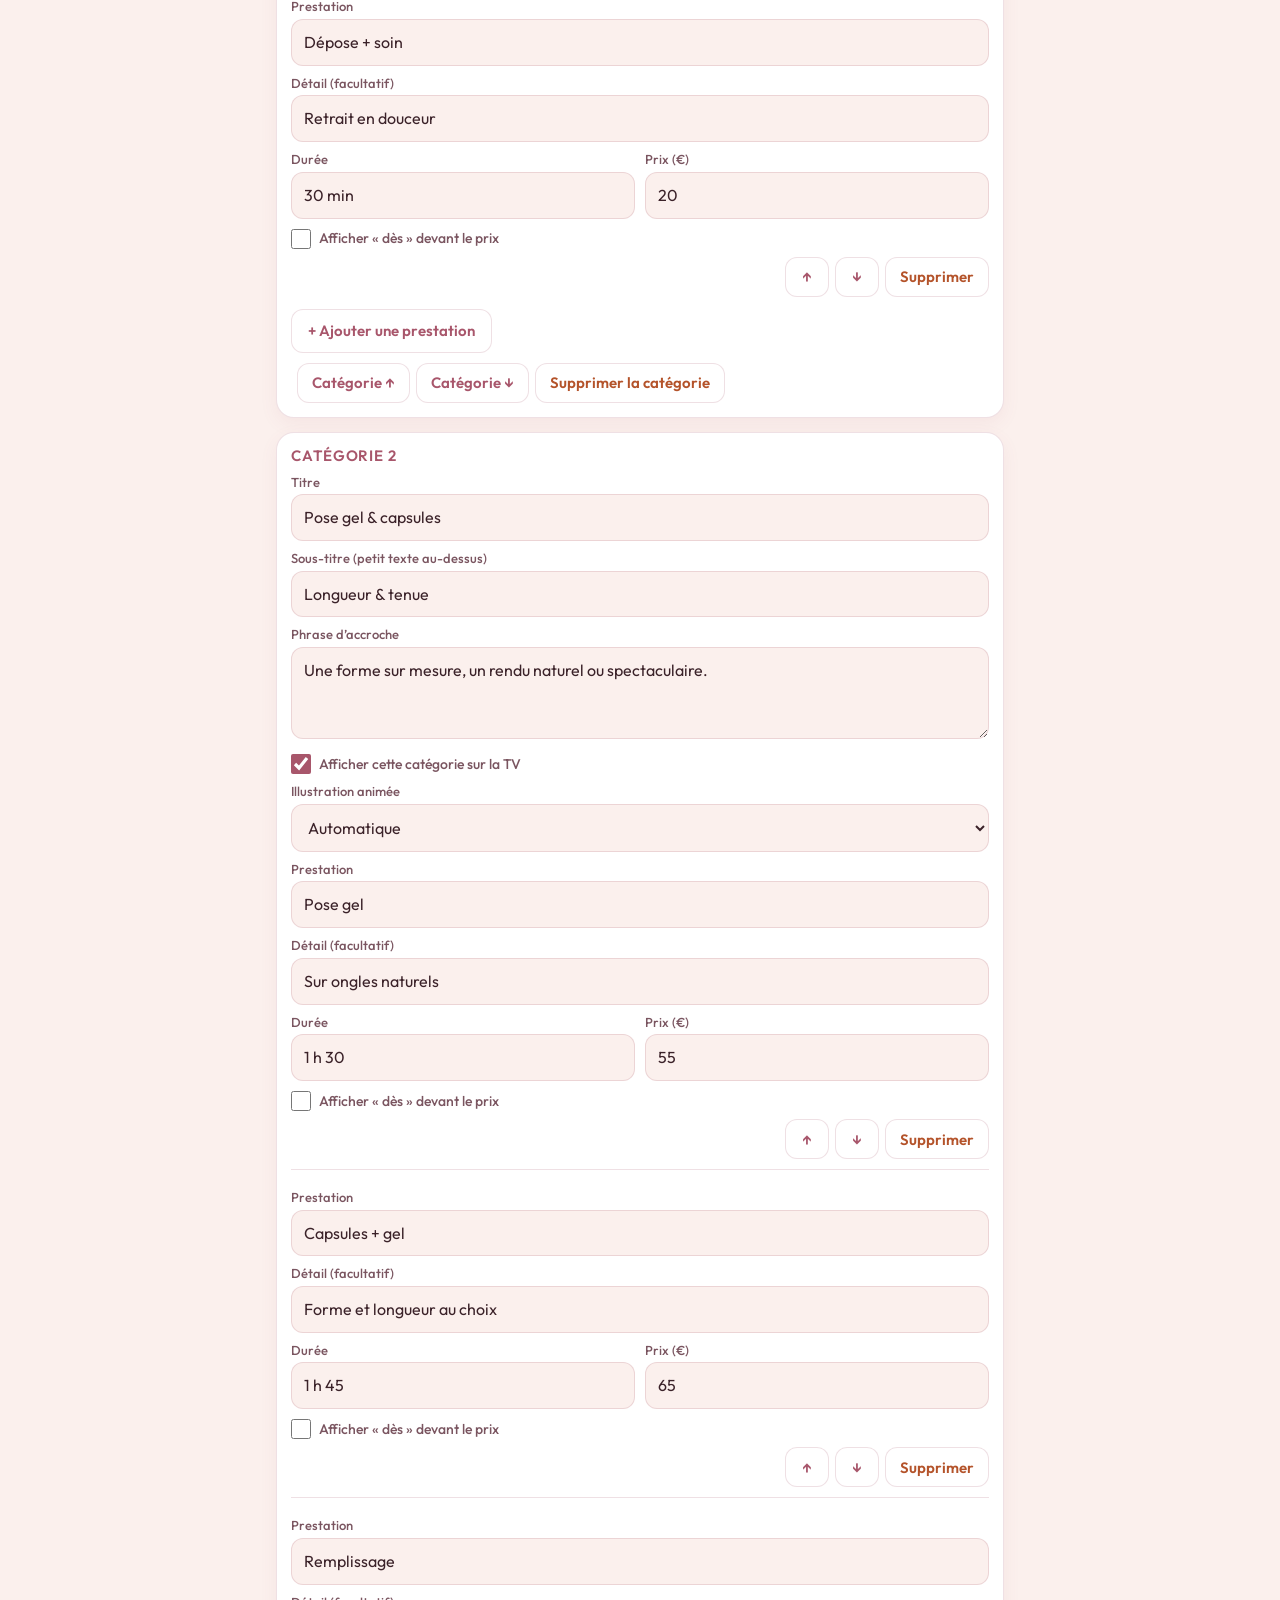
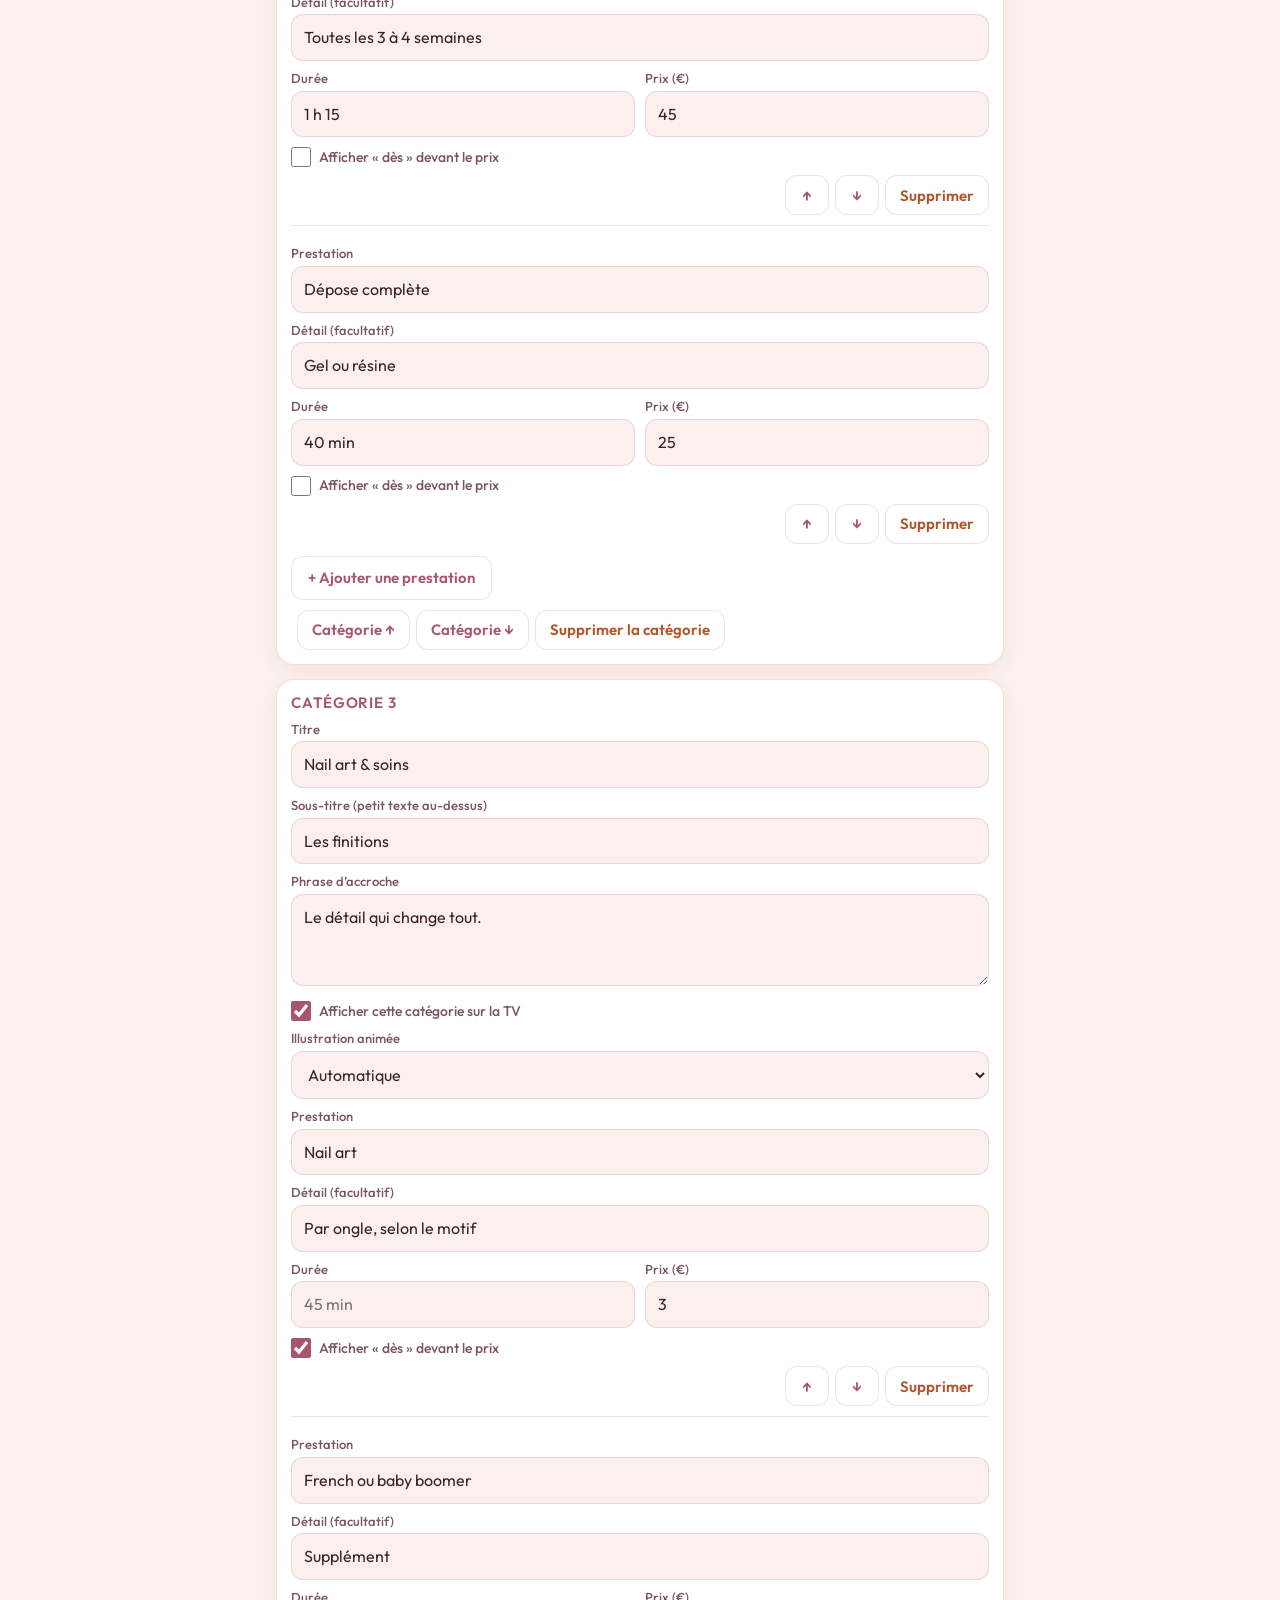
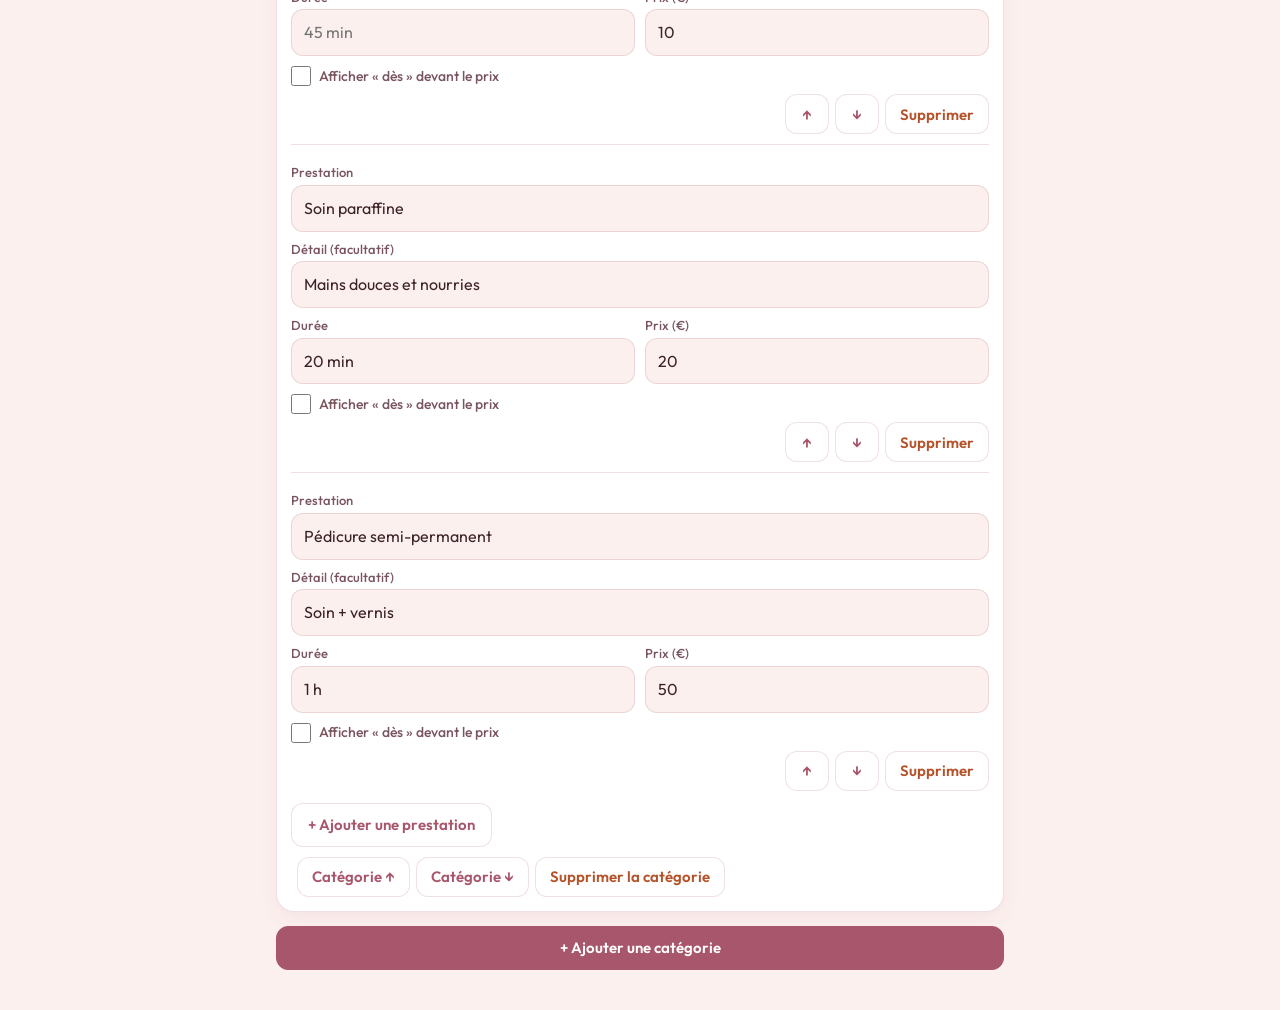
==== commit fd9bd95f: "Catalogue editor, catalogue slides, gallery order, requests tab Co-Authored-By: Claude Sonnet 5.5 <n" ====
--- a/queen-of-nails/admin.html
+++ b/queen-of-nails/admin.html
@@ -26,15 +26,18 @@
   <button type="button" data-tab="prestations" class="on">Prestations</button>
   <button type="button" data-tab="pano">Panorama</button>
   <button type="button" data-tab="photos">Photos</button>
+  <button type="button" data-tab="catalogue">Catalogue</button>
   <button type="button" data-tab="infos">Infos</button>
   <button type="button" data-tab="musique">Musique</button>
   <button type="button" data-tab="tele">Télécommande</button>
+  <button type="button" data-tab="demandes">Mes demandes</button>
   <button type="button" data-tab="publier">Publier</button>
 </nav>
 
 <main id="view"></main>
 
 <script src="data.js"></script>
+<script src="catalog.js"></script>
 <script src="admin.js"></script>
 </body>
 </html>
